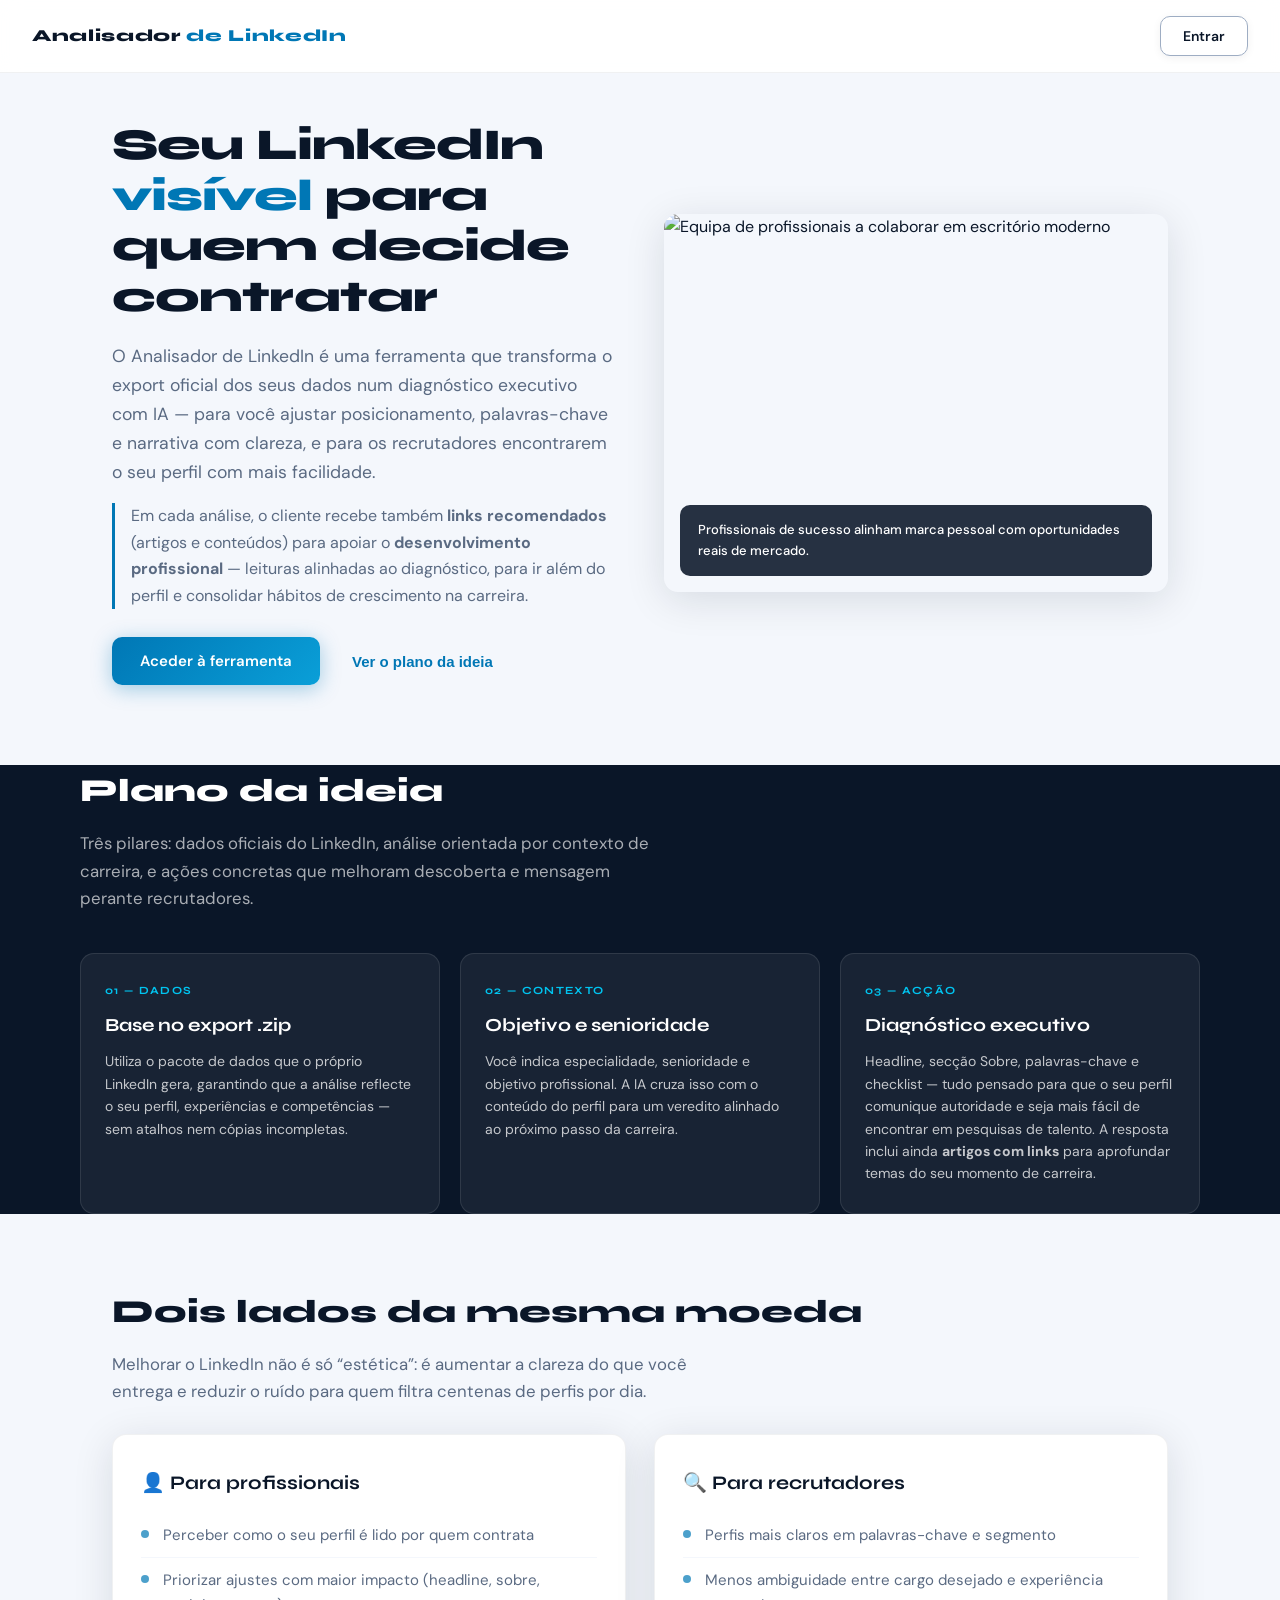
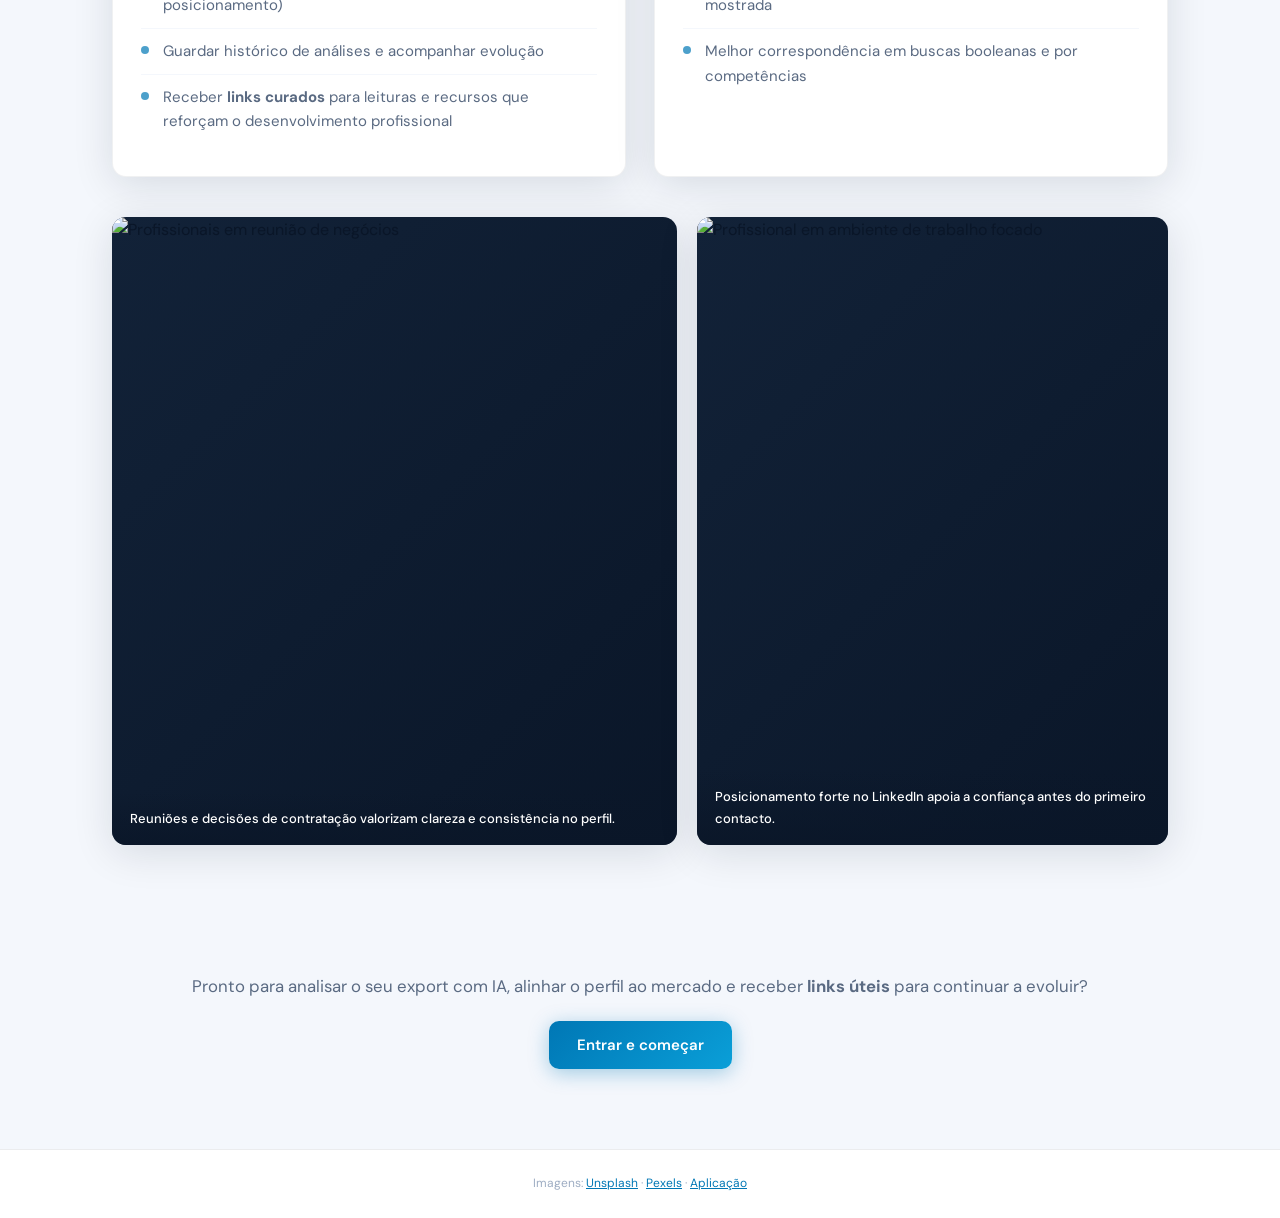
==== landing.html @ dfde636b "Nove Front" ====
<!DOCTYPE html>
<html lang="pt-BR">
<head>
  <meta charset="UTF-8" />
  <meta name="viewport" content="width=device-width, initial-scale=1.0" />
  <title>Analisador de LinkedIn — Posicione-se para ser encontrado</title>
  <link rel="preconnect" href="https://fonts.googleapis.com" />
  <link rel="preconnect" href="https://images.pexels.com" crossorigin />
  <link href="https://fonts.googleapis.com/css2?family=Syne:wght@500;600;700;800&family=DM+Sans:wght@400;500;600&display=swap" rel="stylesheet" />
  <style>
    *, *::before, *::after { box-sizing: border-box; margin: 0; padding: 0; }
    :root {
      --navy: #0a1628;
      --navy-mid: #122238;
      --blue: #0077b5;
      --accent: #00c4f0;
      --white: #fff;
      --off: #f4f7fc;
      --gray: #5a6a82;
      --gray-light: #9eadc3;
      --radius: 14px;
      --shadow: 0 8px 40px rgba(10,22,40,.12);
    }
    html { scroll-behavior: smooth; }
    body {
      font-family: 'DM Sans', system-ui, sans-serif;
      color: var(--navy);
      background: var(--off);
      line-height: 1.65;
    }
    a { color: inherit; text-decoration: none; }

    .site-header {
      position: fixed;
      top: 0; left: 0; right: 0;
      z-index: 100;
      display: flex;
      align-items: center;
      justify-content: space-between;
      padding: 16px 32px;
      background: rgba(255,255,255,.92);
      backdrop-filter: blur(10px);
      border-bottom: 1px solid rgba(10,22,40,.06);
    }
    .logo {
      font-family: 'Syne', sans-serif;
      font-weight: 800;
      font-size: 1.05rem;
      letter-spacing: .04em;
      color: var(--navy);
    }
    .logo span { color: var(--blue); }
    .btn-login {
      font-family: 'DM Sans', sans-serif;
      font-weight: 600;
      font-size: 14px;
      padding: 10px 22px;
      border-radius: 10px;
      background: var(--white);
      color: var(--navy);
      border: 1.5px solid var(--gray-light);
      box-shadow: 0 2px 8px rgba(10,22,40,.06);
      cursor: pointer;
      transition: .2s;
    }
    .btn-login:hover {
      border-color: var(--blue);
      background: var(--off);
      box-shadow: 0 4px 16px rgba(0,119,181,.12);
    }

    .hero {
      padding: 120px 32px 80px;
      max-width: 1120px;
      margin: 0 auto;
      display: grid;
      gap: 48px;
      align-items: center;
      grid-template-columns: 1fr 1fr;
    }
    @media (max-width: 900px) {
      .hero { grid-template-columns: 1fr; padding-top: 100px; }
    }
    .hero h1 {
      font-family: 'Syne', sans-serif;
      font-weight: 800;
      font-size: clamp(2rem, 4vw, 2.75rem);
      line-height: 1.15;
      letter-spacing: -.02em;
      margin-bottom: 20px;
    }
    .hero h1 em {
      font-style: normal;
      color: var(--blue);
    }
    .hero-lead {
      font-size: 1.1rem;
      color: var(--gray);
      margin-bottom: 28px;
      max-width: 34rem;
    }
    .hero-cta {
      display: inline-flex;
      align-items: center;
      gap: 12px;
      flex-wrap: wrap;
    }
    .btn-primary {
      font-family: 'DM Sans', sans-serif;
      font-weight: 600;
      font-size: 15px;
      padding: 14px 28px;
      border-radius: 10px;
      background: linear-gradient(135deg, var(--blue), #0a9fd8);
      color: var(--white);
      border: none;
      cursor: pointer;
      box-shadow: 0 4px 20px rgba(0,119,181,.35);
      transition: .2s;
    }
    .btn-primary:hover { transform: translateY(-2px); box-shadow: 0 8px 28px rgba(0,119,181,.4); }
    .btn-ghost {
      font-weight: 600;
      font-size: 15px;
      padding: 14px 20px;
      color: var(--blue);
      background: transparent;
      border: none;
      cursor: pointer;
    }
    .btn-ghost:hover { text-decoration: underline; }

    .hero-visual {
      position: relative;
      border-radius: var(--radius);
      overflow: hidden;
      box-shadow: var(--shadow);
      aspect-ratio: 4/3;
    }
    .hero-visual img {
      width: 100%;
      height: 100%;
      object-fit: cover;
      display: block;
    }
    .hero-badge {
      position: absolute;
      bottom: 16px; left: 16px; right: 16px;
      background: rgba(10,22,40,.88);
      color: var(--white);
      padding: 14px 18px;
      border-radius: 10px;
      font-size: 13px;
      font-weight: 500;
    }

    section {
      padding: 72px 32px;
      max-width: 1120px;
      margin: 0 auto;
    }
    .section-navy {
      background: var(--navy);
      color: var(--white);
      max-width: none;
      padding-left: 32px;
      padding-right: 32px;
    }
    .section-navy .inner { max-width: 1120px; margin: 0 auto; }
    .section-title {
      font-family: 'Syne', sans-serif;
      font-weight: 800;
      font-size: clamp(1.5rem, 3vw, 2rem);
      margin-bottom: 12px;
    }
    .section-sub {
      color: var(--gray-light);
      font-size: 1.05rem;
      max-width: 36rem;
      margin-bottom: 40px;
    }
    .section-navy .section-sub { color: rgba(255,255,255,.65); }

    .plan-grid {
      display: grid;
      grid-template-columns: repeat(3, 1fr);
      gap: 20px;
    }
    @media (max-width: 800px) { .plan-grid { grid-template-columns: 1fr; } }
    .plan-card {
      background: rgba(255,255,255,.06);
      border: 1px solid rgba(255,255,255,.1);
      border-radius: var(--radius);
      padding: 28px 24px;
    }
    .plan-step {
      font-family: 'Syne', sans-serif;
      font-size: 11px;
      font-weight: 700;
      letter-spacing: .12em;
      text-transform: uppercase;
      color: var(--accent);
      margin-bottom: 10px;
    }
    .plan-card h3 {
      font-family: 'Syne', sans-serif;
      font-size: 1.15rem;
      margin-bottom: 10px;
    }
    .plan-card p { font-size: 14px; color: rgba(255,255,255,.75); line-height: 1.6; }

    .dual {
      display: grid;
      grid-template-columns: 1fr 1fr;
      gap: 28px;
      margin-top: 8px;
    }
    @media (max-width: 800px) { .dual { grid-template-columns: 1fr; } }
    .dual-card {
      background: var(--white);
      border-radius: var(--radius);
      padding: 32px 28px;
      box-shadow: var(--shadow);
      border: 1px solid rgba(10,22,40,.06);
    }
    .dual-card h3 {
      font-family: 'Syne', sans-serif;
      font-size: 1.2rem;
      margin-bottom: 14px;
      display: flex;
      align-items: center;
      gap: 10px;
    }
    .dual-card ul {
      list-style: none;
      font-size: 15px;
      color: var(--gray);
    }
    .dual-card li {
      padding: 10px 0;
      border-bottom: 1px solid var(--off);
      padding-left: 22px;
      position: relative;
    }
    .dual-card li::before {
      content: '';
      position: absolute;
      left: 0; top: 17px;
      width: 8px; height: 8px;
      border-radius: 50%;
      background: var(--blue);
      opacity: .7;
    }
    .dual-card li:last-child { border-bottom: none; }

    .gallery {
      display: grid;
      grid-template-columns: 1.2fr 1fr;
      gap: 20px;
      margin-top: 40px;
    }
    @media (max-width: 800px) { .gallery { grid-template-columns: 1fr; } }
    .gallery figure {
      border-radius: var(--radius);
      overflow: hidden;
      box-shadow: var(--shadow);
      margin: 0;
      position: relative;
    }
    .gallery img {
      width: 100%;
      height: 100%;
      min-height: 260px;
      object-fit: cover;
      display: block;
      background: linear-gradient(135deg, var(--navy-mid), var(--navy));
    }
    .gallery figcaption {
      position: absolute;
      bottom: 0; left: 0; right: 0;
      padding: 16px 18px;
      background: linear-gradient(transparent, rgba(10,22,40,.85));
      color: var(--white);
      font-size: 13px;
      font-weight: 500;
    }

    .cta-bar {
      text-align: center;
      padding: 56px 32px 80px;
    }
    .cta-bar p { color: var(--gray); margin-bottom: 20px; font-size: 1.05rem; }

    footer {
      padding: 24px 32px;
      text-align: center;
      font-size: 12px;
      color: var(--gray-light);
      border-top: 1px solid rgba(10,22,40,.08);
      background: var(--white);
    }
    footer a { color: var(--blue); text-decoration: underline; }
  </style>
</head>
<body>

  <header class="site-header">
    <a href="/" class="logo">Analisador <span>de LinkedIn</span></a>
    <a href="/app"><button type="button" class="btn-login">Entrar</button></a>
  </header>

  <main>
    <section class="hero">
      <div>
        <h1>Seu LinkedIn <em>visível</em> para quem decide contratar</h1>
        <p class="hero-lead">
          O Analisador de LinkedIn é uma ferramenta que transforma o export oficial dos seus dados num diagnóstico executivo com IA — para você ajustar posicionamento, palavras-chave e narrativa com clareza, e para os recrutadores encontrarem o seu perfil com mais facilidade.
        </p>
        <p class="hero-lead" style="margin-top:-12px;font-size:1rem;border-left:3px solid var(--blue);padding-left:16px;">
          Em cada análise, o cliente recebe também <strong>links recomendados</strong> (artigos e conteúdos) para apoiar o <strong>desenvolvimento profissional</strong> — leituras alinhadas ao diagnóstico, para ir além do perfil e consolidar hábitos de crescimento na carreira.
        </p>
        <div class="hero-cta">
          <a href="/app"><button type="button" class="btn-primary">Aceder à ferramenta</button></a>
          <a href="#plano"><button type="button" class="btn-ghost">Ver o plano da ideia</button></a>
        </div>
      </div>
      <div class="hero-visual">
        <img
          src="https://images.unsplash.com/photo-1522071820081-009f0129c71c?auto=format&fit=crop&w=1200&q=80"
          alt="Equipa de profissionais a colaborar em escritório moderno"
          width="1200"
          height="900"
          loading="eager"
        />
        <div class="hero-badge">Profissionais de sucesso alinham marca pessoal com oportunidades reais de mercado.</div>
      </div>
    </section>

    <div class="section-navy" id="plano">
      <div class="inner">
        <h2 class="section-title">Plano da ideia</h2>
        <p class="section-sub">
          Três pilares: dados oficiais do LinkedIn, análise orientada por contexto de carreira, e ações concretas que melhoram descoberta e mensagem perante recrutadores.
        </p>
        <div class="plan-grid">
          <article class="plan-card">
            <div class="plan-step">01 — Dados</div>
            <h3>Base no export .zip</h3>
            <p>Utiliza o pacote de dados que o próprio LinkedIn gera, garantindo que a análise reflecte o seu perfil, experiências e competências — sem atalhos nem cópias incompletas.</p>
          </article>
          <article class="plan-card">
            <div class="plan-step">02 — Contexto</div>
            <h3>Objetivo e senioridade</h3>
            <p>Você indica especialidade, senioridade e objetivo profissional. A IA cruza isso com o conteúdo do perfil para um veredito alinhado ao próximo passo da carreira.</p>
          </article>
          <article class="plan-card">
            <div class="plan-step">03 — Acção</div>
            <h3>Diagnóstico executivo</h3>
            <p>Headline, secção Sobre, palavras-chave e checklist — tudo pensado para que o seu perfil comunique autoridade e seja mais fácil de encontrar em pesquisas de talento. A resposta inclui ainda <strong>artigos com links</strong> para aprofundar temas do seu momento de carreira.</p>
          </article>
        </div>
      </div>
    </div>

    <section>
      <h2 class="section-title" style="color:var(--navy)">Dois lados da mesma moeda</h2>
      <p class="section-sub" style="color:var(--gray);margin-bottom:28px;">
        Melhorar o LinkedIn não é só “estética”: é aumentar a clareza do que você entrega e reduzir o ruído para quem filtra centenas de perfis por dia.
      </p>
      <div class="dual">
        <article class="dual-card">
          <h3>👤 Para profissionais</h3>
          <ul>
            <li>Perceber como o seu perfil é lido por quem contrata</li>
            <li>Priorizar ajustes com maior impacto (headline, sobre, posicionamento)</li>
            <li>Guardar histórico de análises e acompanhar evolução</li>
            <li>Receber <strong>links curados</strong> para leituras e recursos que reforçam o desenvolvimento profissional</li>
          </ul>
        </article>
        <article class="dual-card">
          <h3>🔍 Para recrutadores</h3>
          <ul>
            <li>Perfis mais claros em palavras-chave e segmento</li>
            <li>Menos ambiguidade entre cargo desejado e experiência mostrada</li>
            <li>Melhor correspondência em buscas booleanas e por competências</li>
          </ul>
        </article>
      </div>

      <div class="gallery">
        <figure>
          <img
            src="https://images.pexels.com/photos/3184292/pexels-photo-3184292.jpeg?auto=compress&cs=tinysrgb&w=1600"
            alt="Profissionais em reunião de negócios"
            width="1600"
            height="1067"
            loading="lazy"
            decoding="async"
            referrerpolicy="no-referrer-when-downgrade"
          />
          <figcaption>Reuniões e decisões de contratação valorizam clareza e consistência no perfil.</figcaption>
        </figure>
        <figure>
          <img
            src="https://images.unsplash.com/photo-1560250097-0b93528c311a?auto=format&fit=crop&w=900&q=80"
            alt="Profissional em ambiente de trabalho focado"
            width="900"
            height="1200"
            loading="lazy"
          />
          <figcaption>Posicionamento forte no LinkedIn apoia a confiança antes do primeiro contacto.</figcaption>
        </figure>
      </div>
    </section>

    <div class="cta-bar">
      <p>Pronto para analisar o seu export com IA, alinhar o perfil ao mercado e receber <strong>links úteis</strong> para continuar a evoluir?</p>
      <a href="/app"><button type="button" class="btn-primary">Entrar e começar</button></a>
    </div>
  </main>

  <footer>
    Imagens: <a href="https://unsplash.com" rel="noopener noreferrer" target="_blank">Unsplash</a>
    · <a href="https://www.pexels.com" rel="noopener noreferrer" target="_blank">Pexels</a>
    · <a href="/app">Aplicação</a>
  </footer>

</body>
</html>
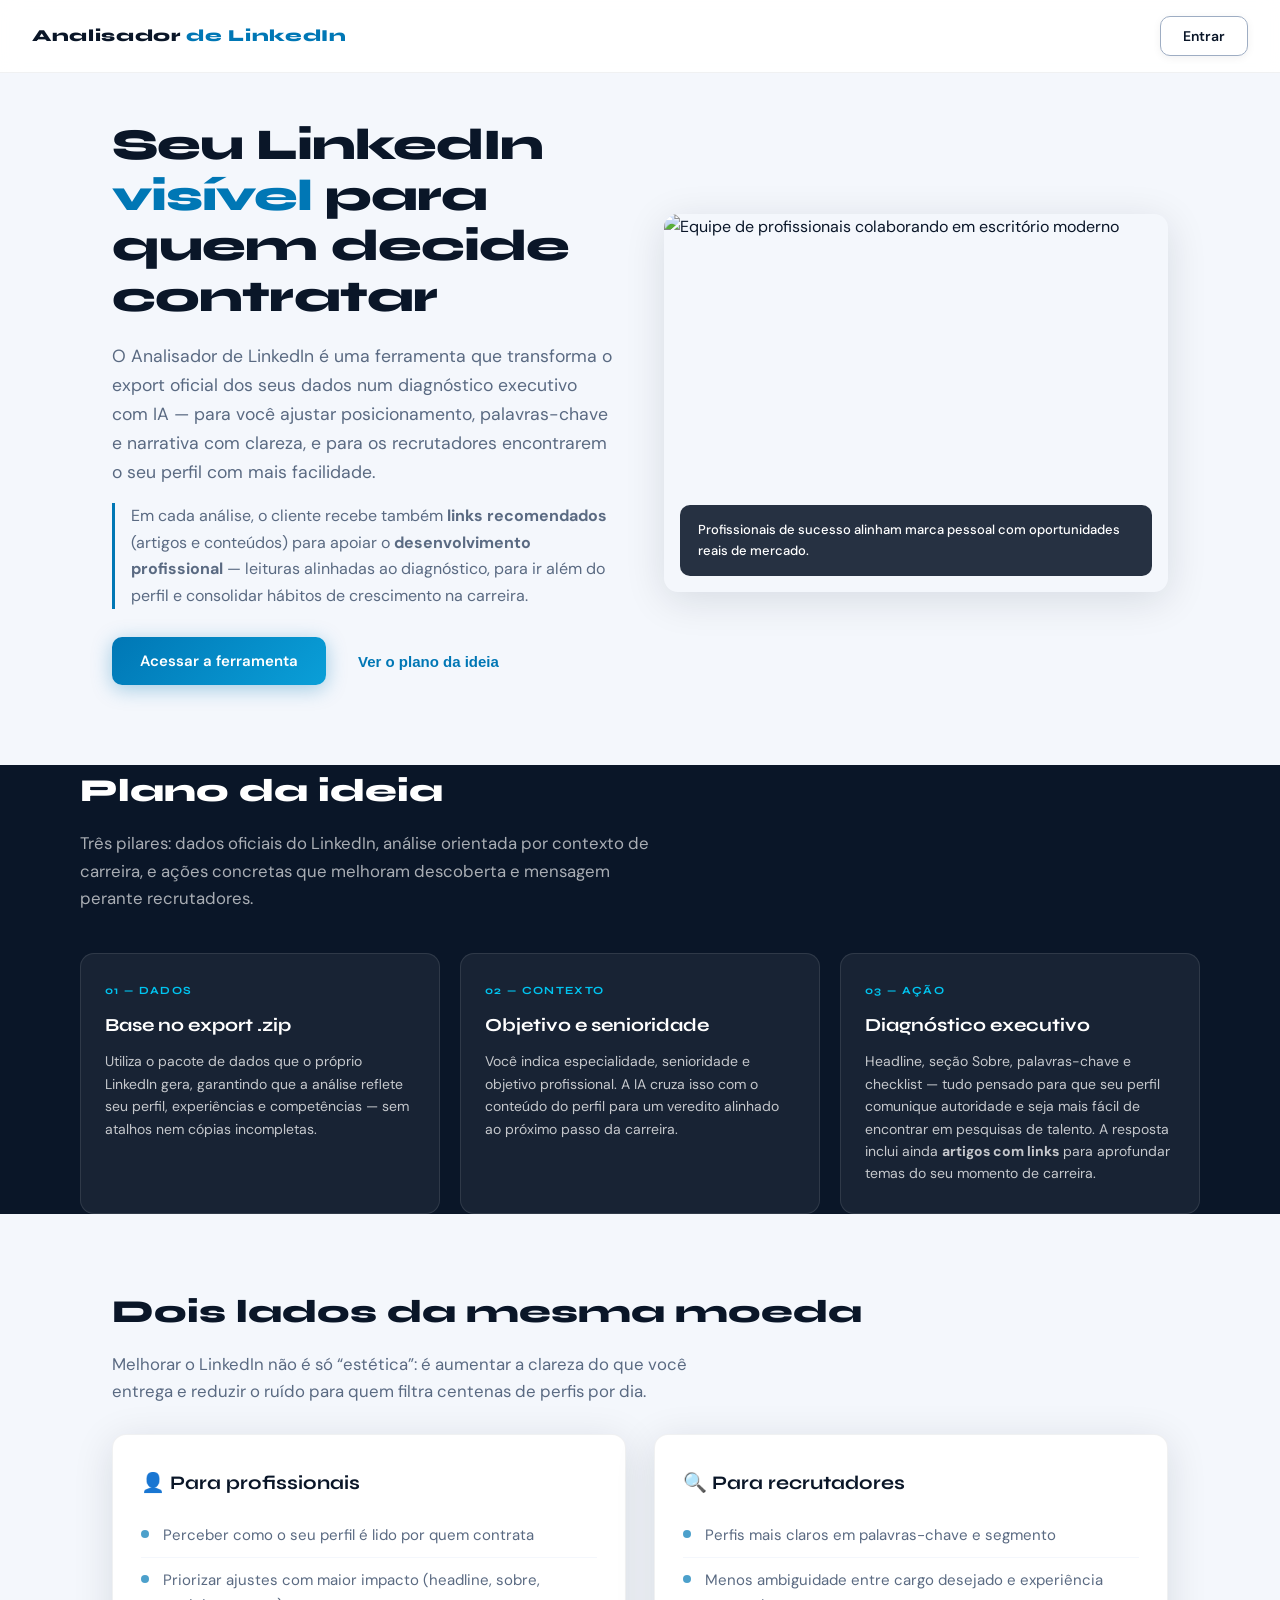
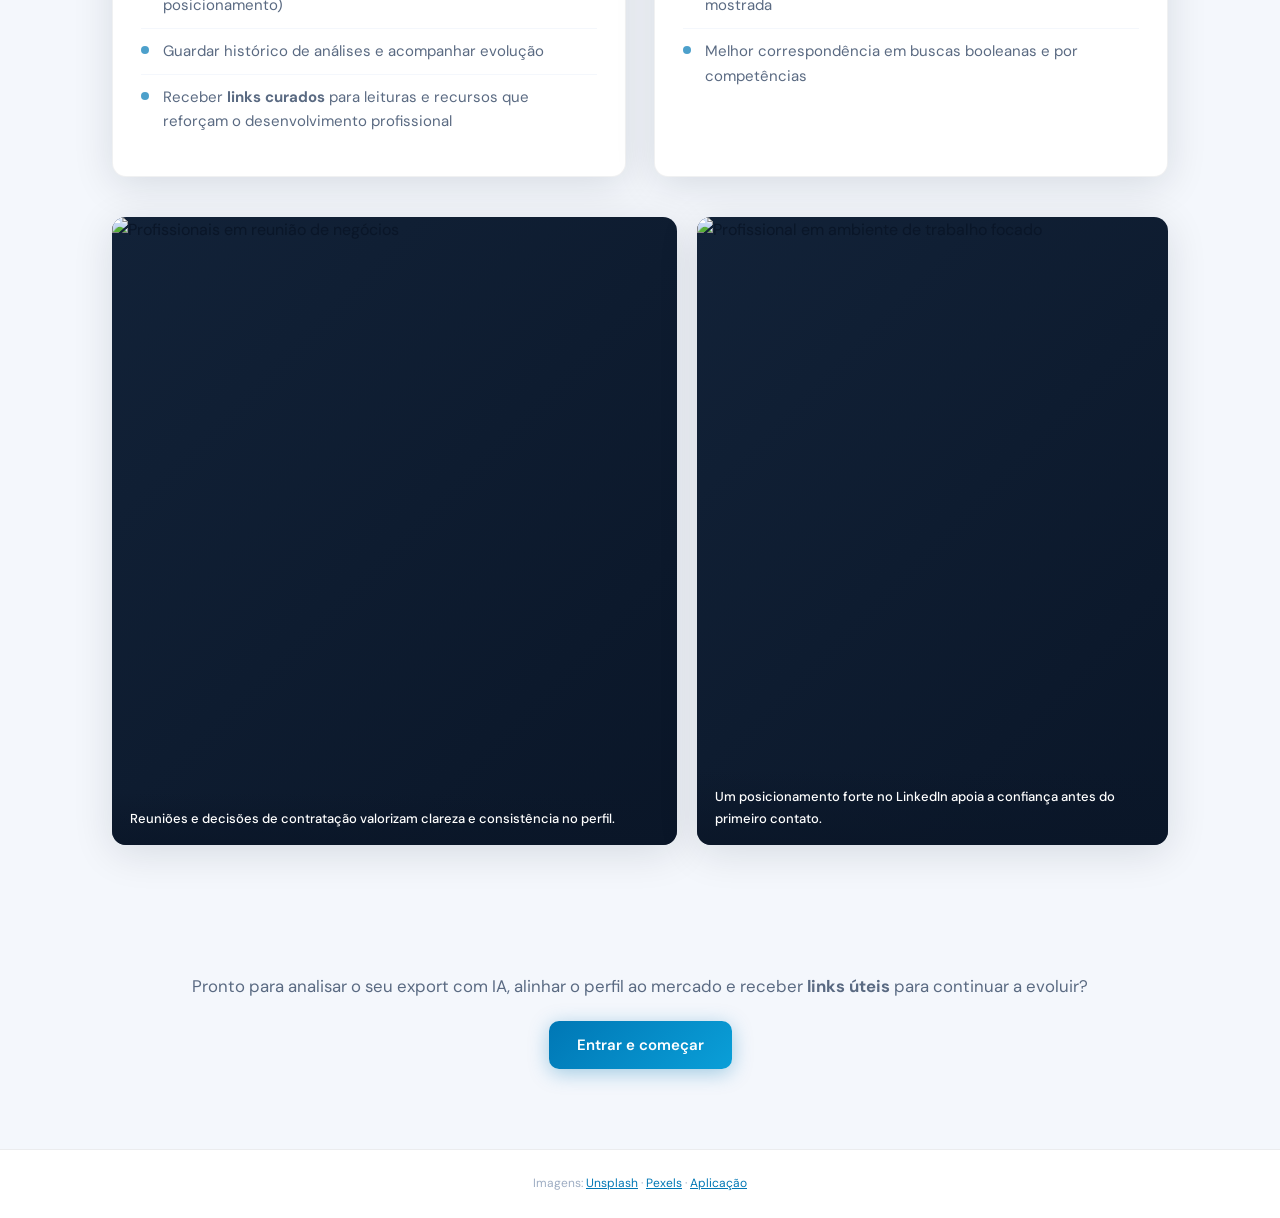
==== commit c13fd768: "Adiciona melhorias do projeto" ====
--- a/landing.html
+++ b/landing.html
@@ -320,14 +320,14 @@
           Em cada análise, o cliente recebe também <strong>links recomendados</strong> (artigos e conteúdos) para apoiar o <strong>desenvolvimento profissional</strong> — leituras alinhadas ao diagnóstico, para ir além do perfil e consolidar hábitos de crescimento na carreira.
         </p>
         <div class="hero-cta">
-          <a href="/app"><button type="button" class="btn-primary">Aceder à ferramenta</button></a>
+          <a href="/app"><button type="button" class="btn-primary">Acessar a ferramenta</button></a>
           <a href="#plano"><button type="button" class="btn-ghost">Ver o plano da ideia</button></a>
         </div>
       </div>
       <div class="hero-visual">
         <img
           src="https://images.unsplash.com/photo-1522071820081-009f0129c71c?auto=format&fit=crop&w=1200&q=80"
-          alt="Equipa de profissionais a colaborar em escritório moderno"
+          alt="Equipe de profissionais colaborando em escritório moderno"
           width="1200"
           height="900"
           loading="eager"
@@ -346,7 +346,7 @@
           <article class="plan-card">
             <div class="plan-step">01 — Dados</div>
             <h3>Base no export .zip</h3>
-            <p>Utiliza o pacote de dados que o próprio LinkedIn gera, garantindo que a análise reflecte o seu perfil, experiências e competências — sem atalhos nem cópias incompletas.</p>
+            <p>Utiliza o pacote de dados que o próprio LinkedIn gera, garantindo que a análise reflete seu perfil, experiências e competências — sem atalhos nem cópias incompletas.</p>
           </article>
           <article class="plan-card">
             <div class="plan-step">02 — Contexto</div>
@@ -354,9 +354,9 @@
             <p>Você indica especialidade, senioridade e objetivo profissional. A IA cruza isso com o conteúdo do perfil para um veredito alinhado ao próximo passo da carreira.</p>
           </article>
           <article class="plan-card">
-            <div class="plan-step">03 — Acção</div>
+            <div class="plan-step">03 — Ação</div>
             <h3>Diagnóstico executivo</h3>
-            <p>Headline, secção Sobre, palavras-chave e checklist — tudo pensado para que o seu perfil comunique autoridade e seja mais fácil de encontrar em pesquisas de talento. A resposta inclui ainda <strong>artigos com links</strong> para aprofundar temas do seu momento de carreira.</p>
+            <p>Headline, seção Sobre, palavras-chave e checklist — tudo pensado para que seu perfil comunique autoridade e seja mais fácil de encontrar em pesquisas de talento. A resposta inclui ainda <strong>artigos com links</strong> para aprofundar temas do seu momento de carreira.</p>
           </article>
         </div>
       </div>
@@ -408,7 +408,7 @@
             height="1200"
             loading="lazy"
           />
-          <figcaption>Posicionamento forte no LinkedIn apoia a confiança antes do primeiro contacto.</figcaption>
+          <figcaption>Um posicionamento forte no LinkedIn apoia a confiança antes do primeiro contato.</figcaption>
         </figure>
       </div>
     </section>
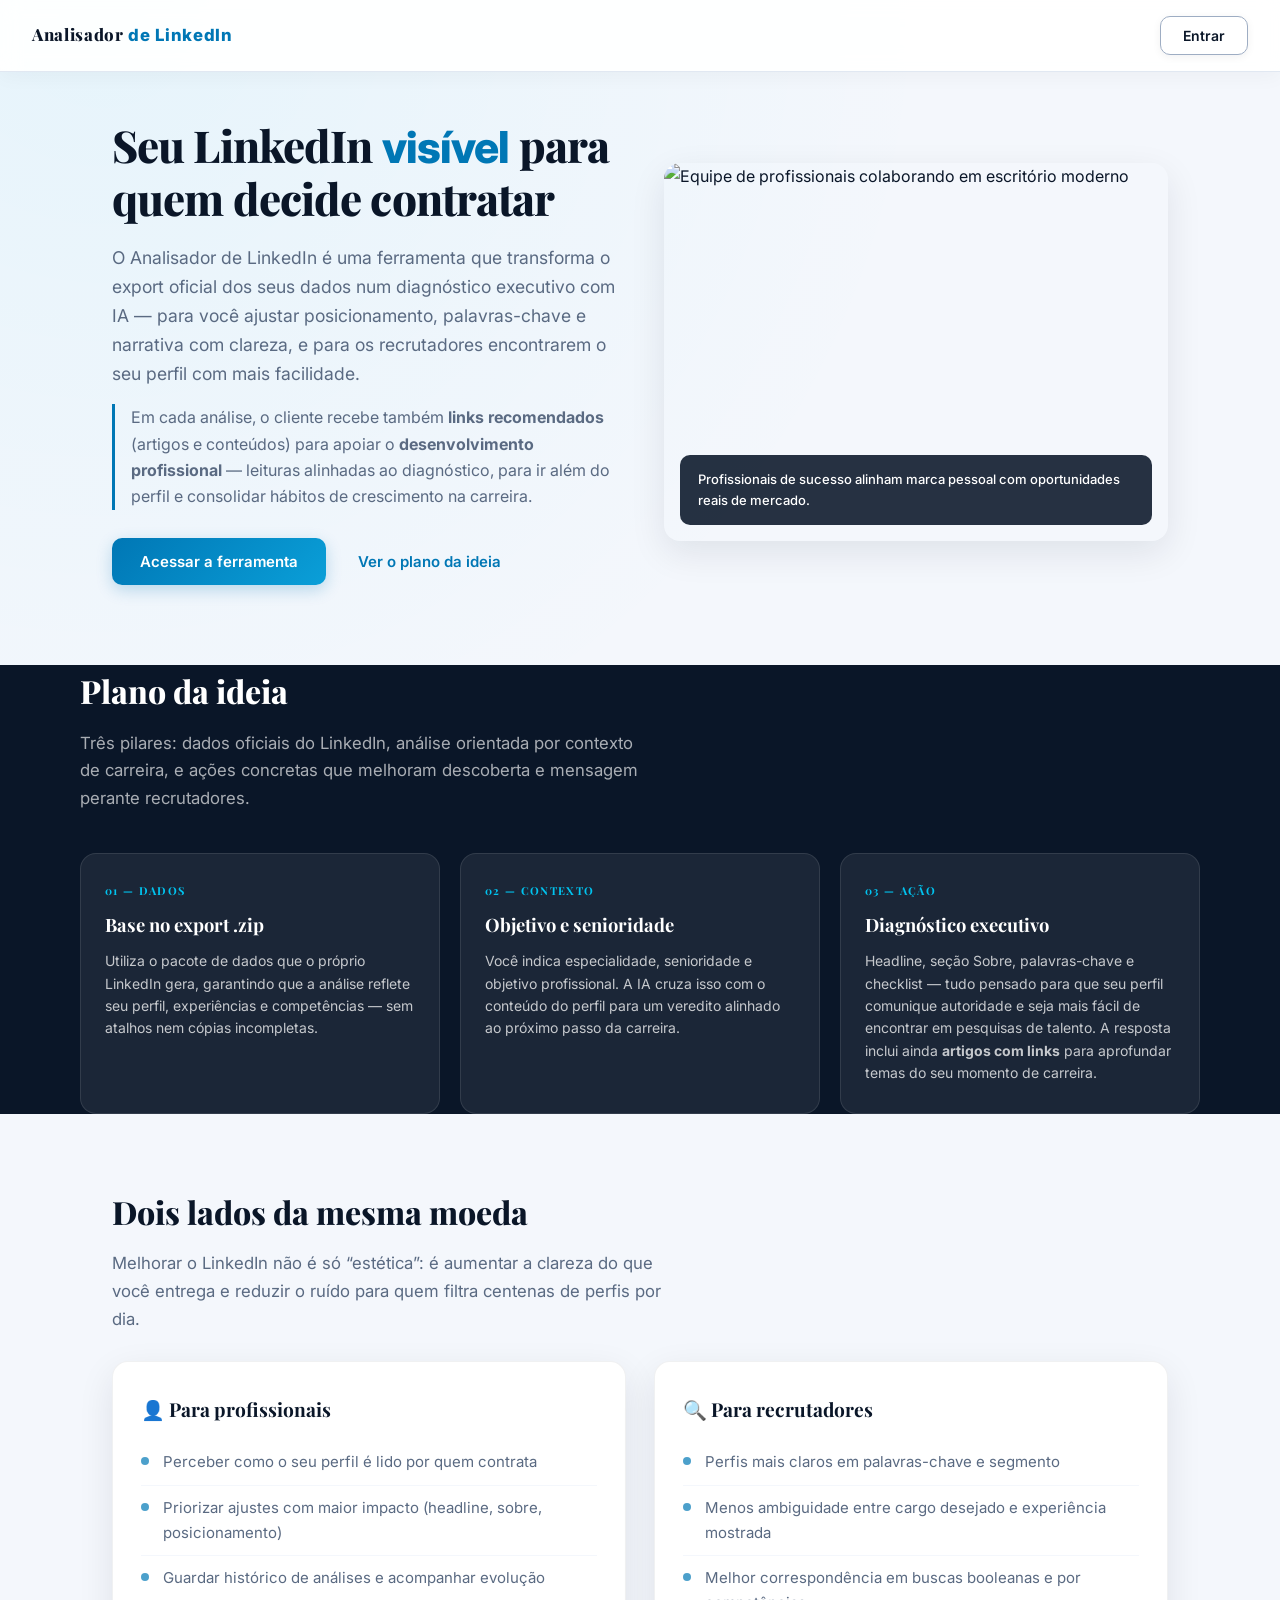
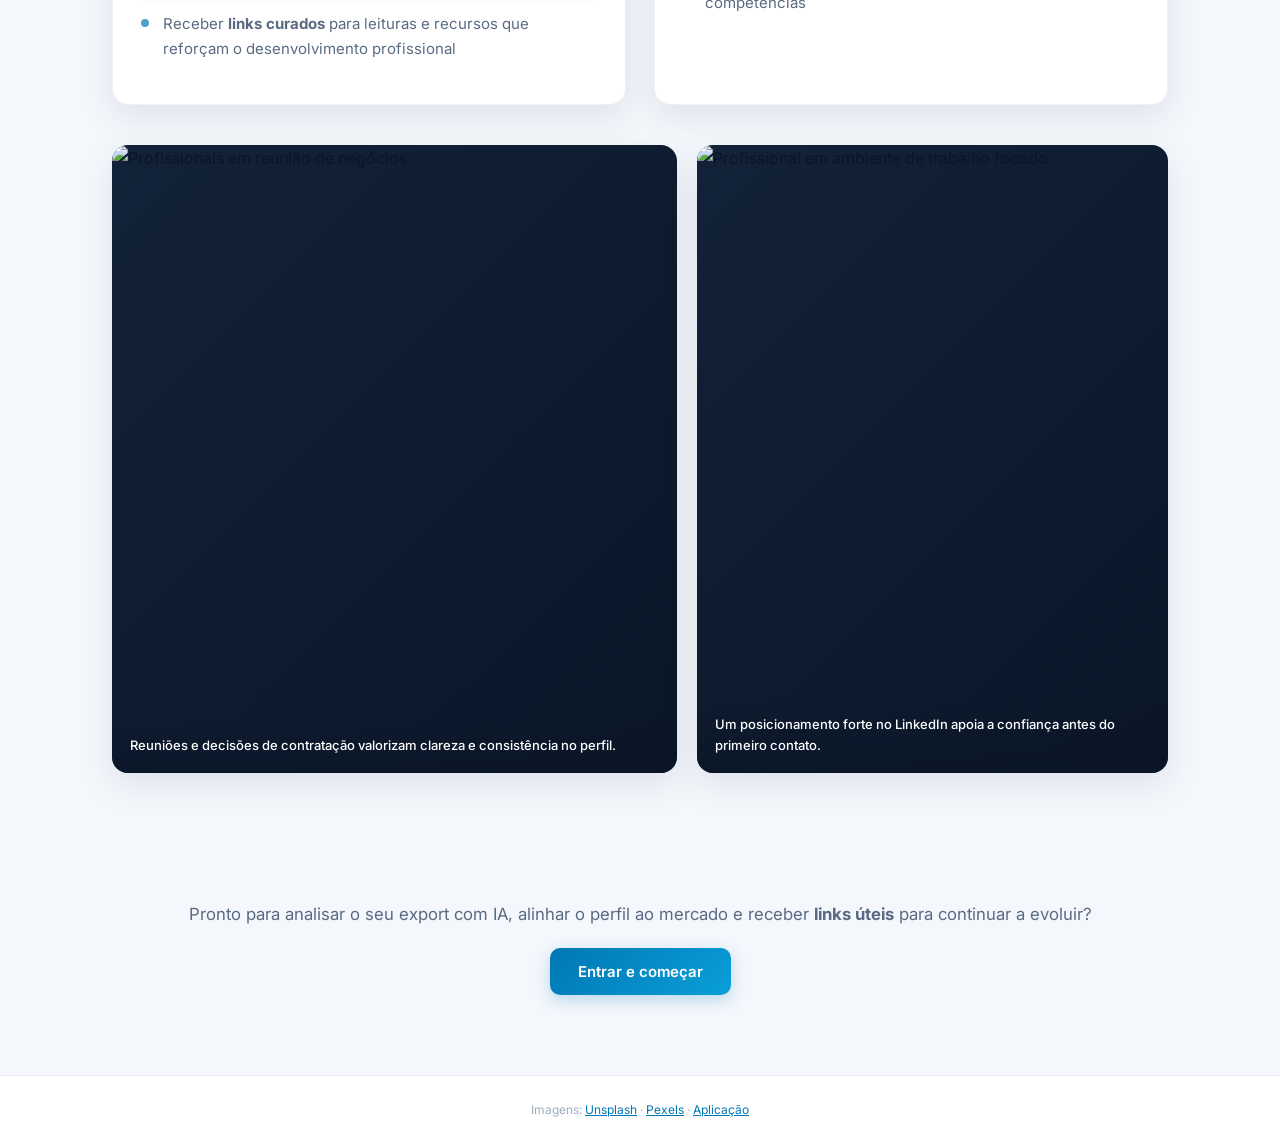
==== commit 16f6ef1f: "Adiciona melhorias do projeto" ====
--- a/landing.html
+++ b/landing.html
@@ -6,7 +6,7 @@
   <title>Analisador de LinkedIn — Posicione-se para ser encontrado</title>
   <link rel="preconnect" href="https://fonts.googleapis.com" />
   <link rel="preconnect" href="https://images.pexels.com" crossorigin />
-  <link href="https://fonts.googleapis.com/css2?family=Syne:wght@500;600;700;800&family=DM+Sans:wght@400;500;600&display=swap" rel="stylesheet" />
+  <link href="https://fonts.googleapis.com/css2?family=Playfair+Display:wght@500;600;700;800&family=Inter:wght@400;500;600;700&display=swap" rel="stylesheet" />
   <style>
     *, *::before, *::after { box-sizing: border-box; margin: 0; padding: 0; }
     :root {
@@ -301,8 +301,9 @@
     }
     footer a { color: var(--blue); text-decoration: underline; }
   </style>
+  <link rel="stylesheet" href="/static/executive.css?v=3" />
 </head>
-<body>
+<body class="landing-page">
 
   <header class="site-header">
     <a href="/" class="logo">Analisador <span>de LinkedIn</span></a>
--- a/static/executive.css
+++ b/static/executive.css
@@ -0,0 +1,267 @@
+/* Design system executivo compartilhado pela landing e pela aplicação. */
+:root {
+  --exec-navy: #0a1628;
+  --exec-navy-mid: #0f2044;
+  --exec-blue: #0077b5;
+  --exec-accent: #00c4f0;
+  --exec-surface: #ffffff;
+  --exec-canvas: #f4f7fc;
+  --exec-line: #e1e8f2;
+  --exec-text-muted: #5a6a82;
+  --exec-radius: 16px;
+  --exec-shadow: 0 12px 36px rgba(10, 22, 40, .09);
+}
+
+body {
+  font-family: 'Inter', system-ui, sans-serif !important;
+  background:
+    radial-gradient(circle at 8% 0%, rgba(0, 196, 240, .06), transparent 28%),
+    var(--exec-canvas) !important;
+  color: var(--exec-navy);
+}
+
+/* Aplicação */
+.main {
+  background: transparent;
+}
+
+.sidebar {
+  background:
+    linear-gradient(160deg, rgba(0, 196, 240, .08), transparent 35%),
+    var(--exec-navy);
+  border-right-color: rgba(255, 255, 255, .1);
+}
+
+.brand-icon {
+  display: grid;
+  place-items: center;
+  background: linear-gradient(135deg, var(--exec-blue), var(--exec-accent));
+  border-radius: 12px;
+  box-shadow: 0 8px 20px rgba(0, 196, 240, .2);
+}
+
+.brand-icon svg { width: 24px; height: 24px; }
+.sidebar-brand { padding: 30px 24px 24px; }
+.brand-name {
+  font-family: 'Playfair Display', Georgia, serif;
+  font-size: 15px;
+  line-height: 1.15;
+  letter-spacing: .02em;
+  text-transform: none;
+}
+.brand-sub {
+  font-size: 9px;
+  letter-spacing: .12em;
+  color: rgba(255, 255, 255, .48);
+}
+.nav-item {
+  border: 1px solid transparent;
+  letter-spacing: .01em;
+}
+.nav-item.active {
+  background: linear-gradient(90deg, rgba(0, 196, 240, .2), rgba(0, 119, 181, .12));
+  border-color: rgba(0, 196, 240, .12);
+}
+.nav-item .icon {
+  font-size: 20px;
+  font-weight: 400;
+  color: var(--exec-accent);
+}
+
+.topbar {
+  background: rgba(255, 255, 255, .96);
+  border-bottom: 1px solid var(--exec-line);
+  height: 72px;
+  padding: 0 40px;
+  box-shadow: 0 1px 0 rgba(10, 22, 40, .03);
+}
+
+.topbar-title,
+.section-header h1,
+.form-card h3,
+.res-card h4,
+.hist-veredito {
+  font-family: 'Playfair Display', Georgia, serif;
+  letter-spacing: -.015em;
+}
+
+.topbar-badge {
+  background: linear-gradient(135deg, var(--exec-blue), var(--exec-accent));
+  box-shadow: 0 4px 12px rgba(0, 119, 181, .2);
+}
+
+.content { padding: 40px; }
+.form-grid, .result-panel { max-width: 1100px; }
+.section-header { margin-bottom: 28px; }
+.section-header p,
+.muted { color: var(--exec-text-muted); }
+.form-card, .res-card, .hist-card {
+  border-color: var(--exec-line);
+  border-radius: var(--exec-radius);
+  box-shadow: var(--exec-shadow);
+}
+
+.form-card h3,
+.res-card h4 {
+  color: var(--exec-blue);
+}
+
+input[type="text"],
+input[type="email"],
+input[type="password"],
+textarea,
+select,
+select.select {
+  min-height: 48px;
+  border-color: #d5deea;
+  background: var(--exec-surface);
+}
+
+input[type="text"]:focus,
+input[type="email"]:focus,
+input[type="password"]:focus,
+textarea:focus,
+select:focus {
+  border-color: var(--exec-blue);
+  box-shadow: 0 0 0 4px rgba(0, 119, 181, .12);
+}
+
+.btn {
+  border-radius: 10px;
+  font-family: 'Inter', system-ui, sans-serif;
+}
+
+.btn-primary {
+  background: linear-gradient(135deg, var(--exec-blue), #0a9fd8);
+  border-color: transparent;
+  color: #fff;
+  box-shadow: 0 5px 16px rgba(0, 119, 181, .24);
+}
+
+.btn-primary:hover {
+  background: linear-gradient(135deg, #00689f, var(--exec-blue));
+  border-color: transparent;
+  color: #fff;
+}
+
+.btn-success {
+  background: linear-gradient(135deg, #00c896, #00a87a);
+  border-color: transparent;
+  color: #fff;
+}
+
+.btn-outline {
+  border-color: #cbd7e5;
+  color: var(--exec-navy);
+  background: #fff;
+}
+
+.btn-outline:hover {
+  border-color: var(--exec-blue);
+  color: var(--exec-blue);
+  background: #fff;
+}
+
+.upload-zone {
+  border-color: #cfdbea;
+  background: linear-gradient(180deg, #fbfdff, var(--exec-canvas));
+}
+
+.score-hero,
+.hist-card-top,
+.modal-header {
+  background:
+    linear-gradient(145deg, rgba(0, 196, 240, .14), transparent 42%),
+    var(--exec-navy);
+}
+
+.hist-card-top {
+  border-bottom: 1px solid rgba(255, 255, 255, .08);
+}
+
+.table {
+  border-color: var(--exec-line);
+  box-shadow: var(--exec-shadow);
+}
+
+.table th {
+  background: #f8fafe;
+  color: var(--exec-text-muted);
+  font-family: 'Inter', system-ui, sans-serif;
+}
+
+/* Landing */
+.landing-page {
+  font-family: 'Inter', system-ui, sans-serif;
+}
+
+.landing-page * {
+  font-family: 'Inter', system-ui, sans-serif !important;
+}
+
+.site-header .logo,
+.hero h1,
+.section-title,
+.plan-step,
+.plan-card h3,
+.dual-card h3 {
+  font-family: 'Playfair Display', Georgia, serif !important;
+}
+
+.site-header {
+  border-bottom-color: var(--exec-line);
+  box-shadow: 0 4px 20px rgba(10, 22, 40, .04);
+}
+
+.hero-visual,
+.dual-card,
+.gallery figure {
+  border-radius: var(--exec-radius);
+  box-shadow: var(--exec-shadow);
+}
+
+.plan-card {
+  border-radius: var(--exec-radius);
+  background: rgba(255, 255, 255, .07);
+}
+
+@media (max-width: 900px) {
+  .topbar { padding: 0 24px; }
+  .content { padding: 28px 24px; }
+  .form-grid, .result-grid { grid-template-columns: 1fr; }
+  .form-card-full, .res-card-full { grid-column: auto; }
+}
+
+@media (max-width: 700px) {
+  .sidebar {
+    width: 72px;
+  }
+  .main { margin-left: 72px; }
+  .sidebar-brand { padding: 20px 16px; }
+  .brand-name, .brand-sub, .nav-label, .nav-item {
+    font-size: 0;
+  }
+  .brand-icon { margin: 0 auto; }
+  .nav-item {
+    justify-content: center;
+    padding: 12px 8px;
+  }
+  .nav-item .icon { font-size: 18px; }
+  .sidebar-footer { padding: 14px 8px; text-align: center; }
+  .sidebar-footer .btn-logout-sidebar { font-size: 0; padding: 10px 8px; }
+  .sidebar-footer .btn-logout-sidebar::after {
+    content: '↪';
+    font-size: 16px;
+  }
+  .sidebar-footer .landing-back-link { font-size: 0; }
+  .sidebar-footer .landing-back-link::after {
+    content: '←';
+    font-size: 15px;
+  }
+  .topbar { height: 64px; padding: 0 18px; }
+  .topbar-title { font-size: 16px; }
+  .topbar-badge { display: none; }
+  .content { padding: 24px 16px; }
+  .section-header h1 { font-size: 24px; }
+  .form-card, .res-card { padding: 20px; }
+}
